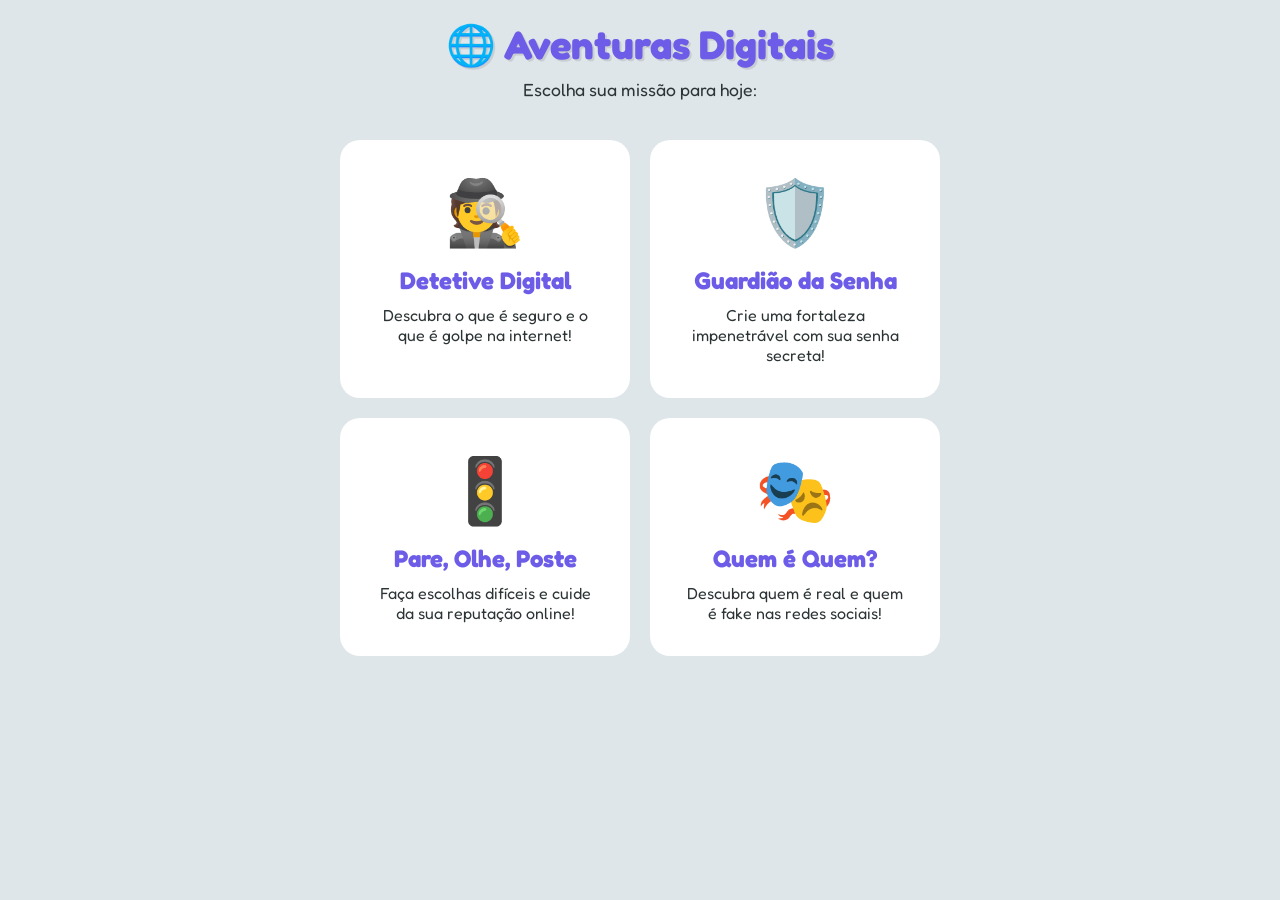
==== index.html @ c6eb9d75 "quiz" ====
<!DOCTYPE html>
<html lang="pt-BR">
<head>
    <meta charset="UTF-8">
    <meta name="viewport" content="width=device-width, initial-scale=1.0">
    <title>Responsabilidade Online - 5º Ano</title>
    <link rel="stylesheet" href="style.css">
    <link href="https://fonts.googleapis.com/css2?family=Fredoka:wght@400;600&display=swap" rel="stylesheet">
</head>
<body>
    <div class="container">
        <header>
            <h1>🌐 Aventuras Digitais</h1>
            <p>Escolha sua missão para hoje:</p>
        </header>

        <main class="menu-grid">
            <a href="detetive.html" class="menu-card">
                <span class="menu-icon">🕵️</span>
                <h2>Detetive Digital</h2>
                <p>Descubra o que é seguro e o que é golpe na internet!</p>
            </a>

            <a href="senha.html" class="menu-card">
                <span class="menu-icon">🛡️</span>
                <h2>Guardião da Senha</h2>
                <p>Crie uma fortaleza impenetrável com sua senha secreta!</p>
            </a>

            <a href="rpg.html" class="menu-card">
                <span class="menu-icon">🚦</span>
                <h2>Pare, Olhe, Poste</h2>
                <p>Faça escolhas difíceis e cuide da sua reputação online!</p>
            </a>

            <a href="perfil.html" class="menu-card">
                <span class="menu-icon">🎭</span>
                <h2>Quem é Quem?</h2>
                <p>Descubra quem é real e quem é fake nas redes sociais!</p>
            </a>
        </main>
    </div>
</body>
</html>
---- style.css ----
:root {
    --primary-color: #6C5CE7;
    --secondary-color: #00CEC9;
    --success-color: #00B894;
    --danger-color: #FF7675;
    --background-color: #DFE6E9;
    --card-bg: #FFFFFF;
    --text-color: #2D3436;
}

* {
    box-sizing: border-box;
    margin: 0;
    padding: 0;
}

body {
    font-family: 'Fredoka', sans-serif;
    background-color: var(--background-color);
    color: var(--text-color);
    display: flex;
    justify-content: center;
    min-height: 100vh;
    padding: 20px;
}

.container {
    width: 100%;
    max-width: 600px;
    background-color: transparent;
}

header {
    text-align: center;
    margin-bottom: 30px;
}

header h1 {
    font-size: 2.5rem;
    color: var(--primary-color);
    margin-bottom: 10px;
    text-shadow: 2px 2px 0px rgba(0,0,0,0.1);
}

header p {
    font-size: 1.1rem;
    margin-bottom: 15px;
}

.score-board {
    background: var(--card-bg);
    padding: 10px 20px;
    border-radius: 50px;
    display: inline-flex;
    gap: 20px;
    box-shadow: 0 4px 6px rgba(0,0,0,0.1);
    font-weight: bold;
    color: var(--primary-color);
}

.card {
    background: var(--card-bg);
    border-radius: 20px;
    padding: 30px;
    box-shadow: 0 10px 20px rgba(0,0,0,0.1);
    margin-bottom: 30px;
    border: 4px solid transparent;
    transition: transform 0.3s ease;
}

.card:hover {
    transform: translateY(-5px);
}

.card-header {
    display: flex;
    align-items: center;
    gap: 15px;
    margin-bottom: 20px;
    border-bottom: 2px solid #f0f0f0;
    padding-bottom: 15px;
}

.icon {
    font-size: 2.5rem;
    background: #f0f0f0;
    padding: 10px;
    border-radius: 50%;
}

.card-body p {
    font-size: 1.3rem;
    line-height: 1.6;
}

.actions {
    display: flex;
    gap: 20px;
    justify-content: center;
}

.btn {
    padding: 15px 30px;
    border: none;
    border-radius: 15px;
    font-size: 1.2rem;
    font-family: 'Fredoka', sans-serif;
    font-weight: bold;
    cursor: pointer;
    transition: all 0.2s;
    box-shadow: 0 5px 0 rgba(0,0,0,0.2);
}

.btn:active {
    transform: translateY(5px);
    box-shadow: none;
}

.btn-trust {
    background-color: var(--success-color);
    color: white;
}

.btn-suspect {
    background-color: var(--danger-color);
    color: white;
}

.feedback {
    margin-top: 30px;
    background: white;
    padding: 20px;
    border-radius: 15px;
    text-align: center;
    animation: slideUp 0.5s ease;
    border: 3px solid var(--primary-color);
}

.feedback.hidden {
    display: none;
}

.feedback h3 {
    margin-bottom: 10px;
    font-size: 1.5rem;
}

.feedback p {
    font-size: 1.1rem;
    margin-bottom: 20px;
}

.btn-next {
    background-color: var(--primary-color);
    color: white;
    width: 100%;
}

@keyframes slideUp {
    from { opacity: 0; transform: translateY(20px); }
    to { opacity: 1; transform: translateY(0); }
}

/* Estilos para o Menu Principal */
.menu-grid {
    display: grid;
    grid-template-columns: repeat(auto-fit, minmax(250px, 1fr));
    gap: 20px;
    margin-top: 40px;
}

.menu-card {
    background: var(--card-bg);
    padding: 30px;
    border-radius: 20px;
    text-align: center;
    cursor: pointer;
    transition: transform 0.3s, box-shadow 0.3s;
    text-decoration: none;
    color: var(--text-color);
    border: 3px solid transparent;
}

.menu-card:hover {
    transform: translateY(-10px);
    box-shadow: 0 15px 30px rgba(0,0,0,0.15);
    border-color: var(--primary-color);
}

.menu-icon {
    font-size: 4rem;
    margin-bottom: 15px;
    display: block;
}

.menu-card h2 {
    color: var(--primary-color);
    margin-bottom: 10px;
}

/* Estilos Específicos para o Guardião da Senha */
.fortress-container {
    text-align: center;
    margin-bottom: 30px;
}

.fortress {
    background: white;
    padding: 40px;
    border-radius: 50%;
    width: 200px;
    height: 200px;
    margin: 0 auto;
    display: flex;
    flex-direction: column;
    justify-content: center;
    align-items: center;
    border: 8px solid #dfe6e9;
    transition: all 0.5s ease;
}

.fortress-emoji {
    font-size: 4rem;
    margin-bottom: 10px;
}

/* Níveis da Fortaleza */
.fortress.level-0 { border-color: var(--danger-color); background-color: #ffeaa7; }
.fortress.level-1 { border-color: #fdcb6e; background-color: #fff; }
.fortress.level-2 { border-color: #0984e3; background-color: #e3f2fd; }
.fortress.level-3 { border-color: #6c5ce7; background-color: #ede7f6; }
.fortress.level-4 { border-color: var(--success-color); background-color: #e8f5e9; box-shadow: 0 0 30px var(--success-color); }

.input-area {
    background: white;
    padding: 20px;
    border-radius: 15px;
    margin-bottom: 20px;
    text-align: center;
}

.input-area input {
    width: 100%;
    padding: 15px;
    font-size: 1.5rem;
    border: 2px solid #dfe6e9;
    border-radius: 10px;
    margin-top: 10px;
    font-family: monospace;
    text-align: center;
}

.input-area input:focus {
    border-color: var(--primary-color);
    outline: none;
}

.feedback-panel {
    background: white;
    padding: 20px;
    border-radius: 15px;
}

.feedback-panel ul {
    list-style: none;
    text-align: left;
    margin: 15px 0;
}

.feedback-panel li {
    margin-bottom: 8px;
    color: #636e72;
    font-size: 0.9rem;
}

.feedback-panel li.valid {
    color: var(--success-color);
    font-weight: bold;
}

.strength-meter {
    height: 10px;
    background: #dfe6e9;
    border-radius: 5px;
    margin: 15px 0;
    overflow: hidden;
}

.strength-bar {
    height: 100%;
    width: 0%;
    background: var(--danger-color);
    transition: width 0.3s, background-color 0.3s;
}

.btn-secondary {
    background-color: #b2bec3;
    color: white;
    padding: 10px 20px;
    font-size: 1rem;
}

/* Estilos para RPG (Pare, Olhe, Poste) */
.rpg-container {
    max-width: 700px;
    margin: 0 auto;
}

.scene-card {
    background: white;
    padding: 30px;
    border-radius: 20px;
    box-shadow: 0 10px 20px rgba(0,0,0,0.1);
    margin-bottom: 20px;
    text-align: center;
}

.scene-icon {
    font-size: 4rem;
    margin-bottom: 15px;
    background: #f0f0f0;
    width: 100px;
    height: 100px;
    line-height: 100px;
    border-radius: 50%;
    margin: 0 auto 20px;
}

.options-grid {
    display: grid;
    gap: 15px;
}

.btn-option {
    background: white;
    color: var(--text-color);
    border: 3px solid #dfe6e9;
    text-align: left;
    transition: all 0.2s;
    font-size: 1.1rem;
    padding: 20px;
}

.btn-option:hover {
    border-color: var(--primary-color);
    background: #f8f9fa;
    transform: translateX(5px);
}

.modal {
    position: fixed;
    top: 0;
    left: 0;
    width: 100%;
    height: 100%;
    background: rgba(0,0,0,0.5);
    display: flex;
    justify-content: center;
    align-items: center;
    padding: 20px;
    z-index: 1000;
}

.modal-content {
    background: white;
    padding: 40px;
    border-radius: 20px;
    max-width: 500px;
    text-align: center;
    box-shadow: 0 20px 40px rgba(0,0,0,0.2);
    animation: popIn 0.3s cubic-bezier(0.175, 0.885, 0.32, 1.275);
}

@keyframes popIn {
    from { transform: scale(0.8); opacity: 0; }
    to { transform: scale(1); opacity: 1; }
}

/* Estilos para Perfil (Quem é Quem) */
.profile-card-container {
    display: flex;
    justify-content: center;
    margin-bottom: 30px;
}

.profile-card {
    background: white;
    border-radius: 20px;
    overflow: hidden;
    width: 100%;
    max-width: 400px;
    box-shadow: 0 10px 25px rgba(0,0,0,0.1);
}

.profile-header {
    background: linear-gradient(135deg, var(--primary-color), var(--secondary-color));
    padding: 30px 20px;
    text-align: center;
    color: white;
}

.avatar {
    font-size: 5rem;
    background: white;
    width: 120px;
    height: 120px;
    line-height: 120px;
    border-radius: 50%;
    margin: 0 auto 15px;
    border: 5px solid rgba(255,255,255,0.5);
}

.profile-info h2 {
    margin-bottom: 5px;
    font-size: 1.5rem;
}

.profile-info p {
    font-size: 0.9rem;
    opacity: 0.9;
    font-style: italic;
}

.profile-details {
    padding: 20px;
}

.profile-details p {
    border-bottom: 1px solid #f0f0f0;
    padding: 10px 0;
    display: flex;
    justify-content: space-between;
}

.profile-details p:last-child {
    border-bottom: none;
    display: block;
    margin-top: 10px;
}
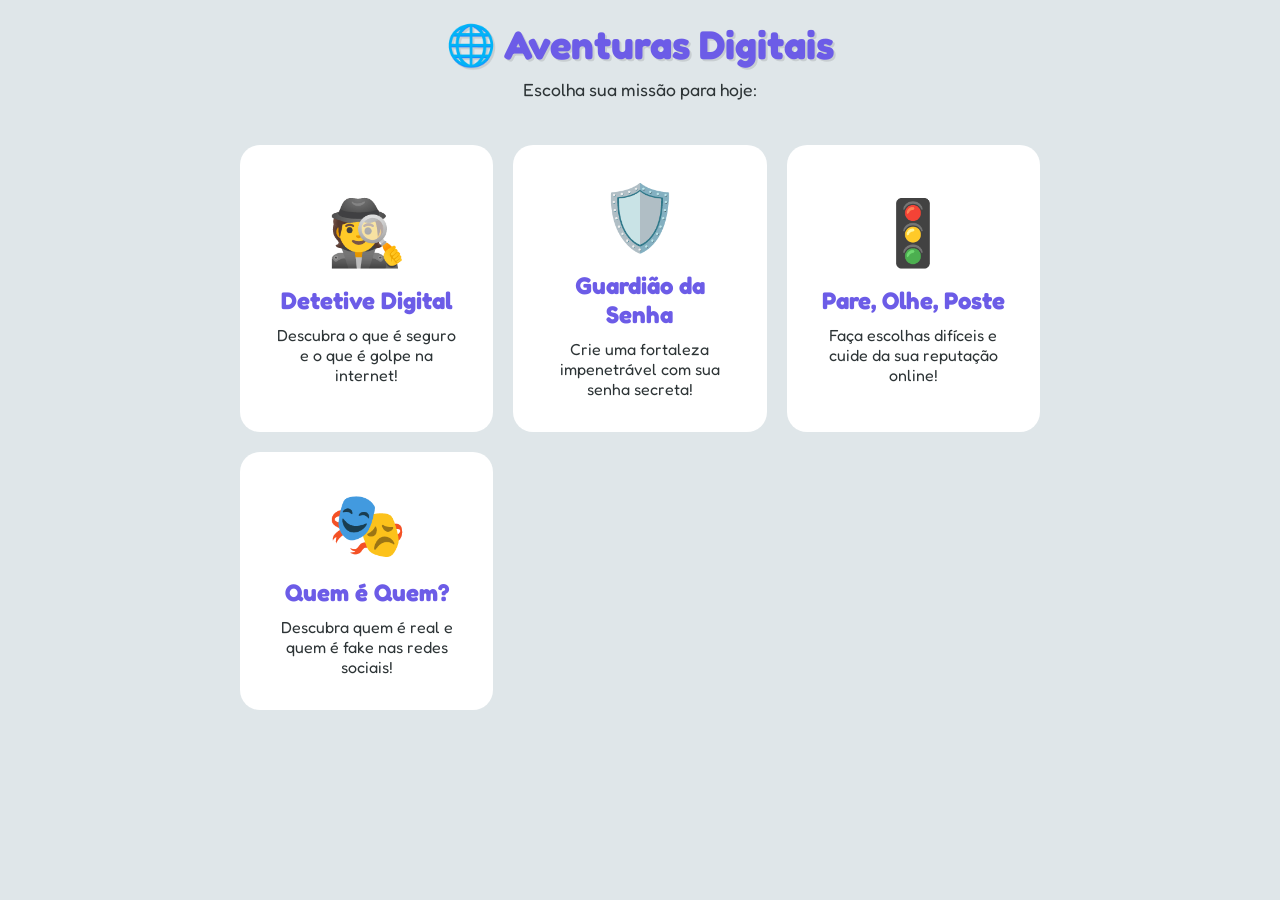
==== commit 95b89617: "jogo" ====
--- a/index.html
+++ b/index.html
@@ -3,6 +3,8 @@
 <head>
     <meta charset="UTF-8">
     <meta name="viewport" content="width=device-width, initial-scale=1.0">
+    <meta name="description" content="Aventuras Digitais: Aprenda sobre segurança online, senhas fortes e cidadania digital com jogos educativos para o 5º ano.">
+    <link rel="icon" type="image/avif" href="icon.avif">
     <title>Responsabilidade Online - 5º Ano</title>
     <link rel="stylesheet" href="style.css">
     <link href="https://fonts.googleapis.com/css2?family=Fredoka:wght@400;600&display=swap" rel="stylesheet">
--- a/style.css
+++ b/style.css
@@ -26,8 +26,10 @@
 
 .container {
     width: 100%;
-    max-width: 600px;
+    max-width: 800px;
     background-color: transparent;
+    display: flex;
+    flex-direction: column;
 }
 
 header {
@@ -56,6 +58,73 @@
     box-shadow: 0 4px 6px rgba(0,0,0,0.1);
     font-weight: bold;
     color: var(--primary-color);
+    font-size: 1rem;
+}
+
+/* Área principal */
+main {
+    flex: 1;
+    display: flex;
+    flex-direction: column;
+}
+
+/* Menu Grid */
+.menu-grid {
+    display: grid;
+    grid-template-columns: repeat(auto-fit, minmax(250px, 1fr));
+    gap: 20px;
+    align-content: start;
+}
+
+.menu-card {
+    background: var(--card-bg);
+    padding: 30px;
+    border-radius: 20px;
+    text-align: center;
+    cursor: pointer;
+    transition: transform 0.3s, box-shadow 0.3s;
+    text-decoration: none;
+    color: var(--text-color);
+    border: 3px solid transparent;
+    display: flex;
+    flex-direction: column;
+    justify-content: center;
+    align-items: center;
+    min-height: 250px;
+}
+
+.menu-card:hover {
+    transform: translateY(-5px);
+    box-shadow: 0 10px 20px rgba(0,0,0,0.15);
+    border-color: var(--primary-color);
+}
+
+.menu-icon {
+    font-size: 4rem;
+    margin-bottom: 15px;
+    display: block;
+}
+
+.menu-card h2 {
+    color: var(--primary-color);
+    margin-bottom: 10px;
+    font-size: 1.5rem;
+}
+
+.menu-card p {
+    font-size: 1rem;
+    display: -webkit-box;
+    -webkit-line-clamp: 3;
+    -webkit-box-orient: vertical;
+    overflow: hidden;
+}
+
+/* Cards Gerais (Detetive, etc) */
+.card-container {
+    flex: 1;
+    display: flex;
+    flex-direction: column;
+    margin-bottom: 20px;
 }
 
 .card {
@@ -63,13 +132,13 @@
     border-radius: 20px;
     padding: 30px;
     box-shadow: 0 10px 20px rgba(0,0,0,0.1);
-    margin-bottom: 30px;
     border: 4px solid transparent;
     transition: transform 0.3s ease;
-}
-
-.card:hover {
-    transform: translateY(-5px);
+    display: flex;
+    flex-direction: column;
+    height: auto;
+    min-height: 300px;
+    justify-content: space-between;
 }
 
 .card-header {
@@ -88,6 +157,11 @@
     border-radius: 50%;
 }
 
+.card-body {
+    flex: 1;
+    margin-bottom: 20px;
+}
+
 .card-body p {
     font-size: 1.3rem;
     line-height: 1.6;
@@ -97,6 +171,7 @@
     display: flex;
     gap: 20px;
     justify-content: center;
+    flex-wrap: wrap;
 }
 
 .btn {
@@ -112,7 +187,7 @@
 }
 
 .btn:active {
-    transform: translateY(5px);
+    transform: translateY(3px);
     box-shadow: none;
 }
 
@@ -127,13 +202,37 @@
 }
 
 .feedback {
-    margin-top: 30px;
-    background: white;
+    position: fixed;
+    top: 0;
+    left: 0;
+    width: 100%;
+    height: 100%;
+    background: rgba(0,0,0,0.5);
+    display: flex;
+    flex-direction: column;
+    justify-content: center;
+    align-items: center;
+    z-index: 2000;
+    margin: 0;
     padding: 20px;
-    border-radius: 15px;
-    text-align: center;
-    animation: slideUp 0.5s ease;
+    border: none;
+    border-radius: 0;
+    animation: fadeIn 0.3s ease;
+}
+
+.feedback-content {
+    background: white;
+    padding: 30px;
+    border-radius: 20px;
+    text-align: center;
     border: 3px solid var(--primary-color);
+    max-width: 500px;
+    width: 90%;
+    box-shadow: 0 20px 50px rgba(0,0,0,0.3);
+    animation: popIn 0.3s cubic-bezier(0.175, 0.885, 0.32, 1.275);
+    display: flex;
+    flex-direction: column;
+    gap: 15px;
 }
 
 .feedback.hidden {
@@ -141,75 +240,51 @@
 }
 
 .feedback h3 {
-    margin-bottom: 10px;
+    margin-bottom: 0;
     font-size: 1.5rem;
 }
 
 .feedback p {
     font-size: 1.1rem;
-    margin-bottom: 20px;
+    margin-bottom: 10px;
 }
 
 .btn-next {
     background-color: var(--primary-color);
     color: white;
-    width: 100%;
-}
-
-@keyframes slideUp {
+    width: auto;
+    min-width: 200px;
+    align-self: center;
+    margin-top: 10px;
+}
+
+@keyframes fadeIn {
+    from { opacity: 0; }
+    to { opacity: 1; }
+}
+
+@keyframes slideUp { /* Mantendo por compatibilidade se algo ainda usar */
     from { opacity: 0; transform: translateY(20px); }
     to { opacity: 1; transform: translateY(0); }
 }
 
-/* Estilos para o Menu Principal */
-.menu-grid {
-    display: grid;
-    grid-template-columns: repeat(auto-fit, minmax(250px, 1fr));
-    gap: 20px;
-    margin-top: 40px;
-}
-
-.menu-card {
-    background: var(--card-bg);
-    padding: 30px;
-    border-radius: 20px;
-    text-align: center;
-    cursor: pointer;
-    transition: transform 0.3s, box-shadow 0.3s;
-    text-decoration: none;
-    color: var(--text-color);
-    border: 3px solid transparent;
-}
-
-.menu-card:hover {
-    transform: translateY(-10px);
-    box-shadow: 0 15px 30px rgba(0,0,0,0.15);
-    border-color: var(--primary-color);
-}
-
-.menu-icon {
-    font-size: 4rem;
-    margin-bottom: 15px;
-    display: block;
-}
-
-.menu-card h2 {
-    color: var(--primary-color);
-    margin-bottom: 10px;
-}
-
-/* Estilos Específicos para o Guardião da Senha */
+/* Guardião da Senha */
 .fortress-container {
     text-align: center;
     margin-bottom: 30px;
+    flex: 1;
+    display: flex;
+    justify-content: center;
+    align-items: center;
+    min-height: 250px;
 }
 
 .fortress {
     background: white;
     padding: 40px;
     border-radius: 50%;
-    width: 200px;
-    height: 200px;
+    width: 250px;
+    height: 250px;
     margin: 0 auto;
     display: flex;
     flex-direction: column;
@@ -298,12 +373,17 @@
     color: white;
     padding: 10px 20px;
     font-size: 1rem;
-}
-
-/* Estilos para RPG (Pare, Olhe, Poste) */
+    margin-top: 15px !important;
+    margin-bottom: 20px; /* Adicionado margem inferior para evitar sobreposição */
+    display: inline-block;
+}
+
+/* RPG (Pare, Olhe, Poste) */
 .rpg-container {
-    max-width: 700px;
-    margin: 0 auto;
+    max-width: 100%;
+    display: flex;
+    flex-direction: column;
+    gap: 20px;
 }
 
 .scene-card {
@@ -311,8 +391,13 @@
     padding: 30px;
     border-radius: 20px;
     box-shadow: 0 10px 20px rgba(0,0,0,0.1);
-    margin-bottom: 20px;
-    text-align: center;
+    margin-bottom: 0;
+    text-align: center;
+    flex: 1;
+    display: flex;
+    flex-direction: column;
+    justify-content: center;
+    min-height: 200px;
 }
 
 .scene-icon {
@@ -339,6 +424,7 @@
     transition: all 0.2s;
     font-size: 1.1rem;
     padding: 20px;
+    border-radius: 15px;
 }
 
 .btn-option:hover {
@@ -348,27 +434,50 @@
 }
 
 .modal {
-    position: fixed;
-    top: 0;
-    left: 0;
+    margin-top: 20px;
+    background: transparent;
+    padding: 0;
     width: 100%;
-    height: 100%;
-    background: rgba(0,0,0,0.5);
-    display: flex;
-    justify-content: center;
-    align-items: center;
-    padding: 20px;
-    z-index: 1000;
+    position: static; /* Remove posição fixa */
+    height: auto;
+    display: block; /* Ou flex, dependendo do layout */
+    z-index: 1;
+}
+
+.modal.hidden {
+    display: none;
 }
 
 .modal-content {
     background: white;
-    padding: 40px;
+    padding: 30px;
     border-radius: 20px;
-    max-width: 500px;
-    text-align: center;
-    box-shadow: 0 20px 40px rgba(0,0,0,0.2);
-    animation: popIn 0.3s cubic-bezier(0.175, 0.885, 0.32, 1.275);
+    width: 100%;
+    max-width: 100%;
+    text-align: center;
+    box-shadow: 0 10px 20px rgba(0,0,0,0.1);
+    animation: slideUp 0.5s ease;
+    display: flex;
+    flex-direction: column;
+    gap: 15px;
+    border: 3px solid var(--primary-color);
+}
+
+.modal-content h2 {
+    margin-bottom: 0;
+    color: var(--primary-color);
+}
+
+.modal-content p {
+    font-size: 1.2rem;
+    margin-bottom: 10px;
+}
+
+.modal-content .btn-next {
+    margin-top: auto;
+    align-self: center;
+    width: auto;
+    min-width: 200px;
 }
 
 @keyframes popIn {
@@ -376,11 +485,12 @@
     to { transform: scale(1); opacity: 1; }
 }
 
-/* Estilos para Perfil (Quem é Quem) */
+/* Perfil (Quem é Quem) */
 .profile-card-container {
     display: flex;
     justify-content: center;
-    margin-bottom: 30px;
+    margin-bottom: 20px;
+    flex: 1;
 }
 
 .profile-card {
@@ -390,11 +500,13 @@
     width: 100%;
     max-width: 400px;
     box-shadow: 0 10px 25px rgba(0,0,0,0.1);
+    display: flex;
+    flex-direction: column;
 }
 
 .profile-header {
     background: linear-gradient(135deg, var(--primary-color), var(--secondary-color));
-    padding: 30px 20px;
+    padding: 30px;
     text-align: center;
     color: white;
 }
@@ -423,6 +535,10 @@
 
 .profile-details {
     padding: 20px;
+    flex: 1;
+    display: flex;
+    flex-direction: column;
+    justify-content: center;
 }
 
 .profile-details p {
@@ -430,6 +546,7 @@
     padding: 10px 0;
     display: flex;
     justify-content: space-between;
+    font-size: 1rem;
 }
 
 .profile-details p:last-child {
@@ -437,3 +554,49 @@
     display: block;
     margin-top: 10px;
 }
+
+/* Media Queries para Mobile */
+@media (max-width: 600px) {
+    body {
+        padding: 10px;
+    }
+    
+    header h1 {
+        font-size: 2rem;
+    }
+    
+    .menu-grid {
+        grid-template-columns: 1fr;
+    }
+    
+    .fortress {
+        width: 150px;
+        height: 150px;
+        padding: 20px;
+    }
+    
+    .fortress-emoji {
+        font-size: 3rem;
+    }
+    
+    .avatar {
+        width: 100px;
+        height: 100px;
+        line-height: 100px;
+        font-size: 3rem;
+    }
+    
+    .card, .scene-card, .profile-header {
+        padding: 20px;
+    }
+    
+    .btn {
+        width: 100%;
+        margin-bottom: 10px;
+    }
+    
+    .actions {
+        flex-direction: column;
+        gap: 10px;
+    }
+}
